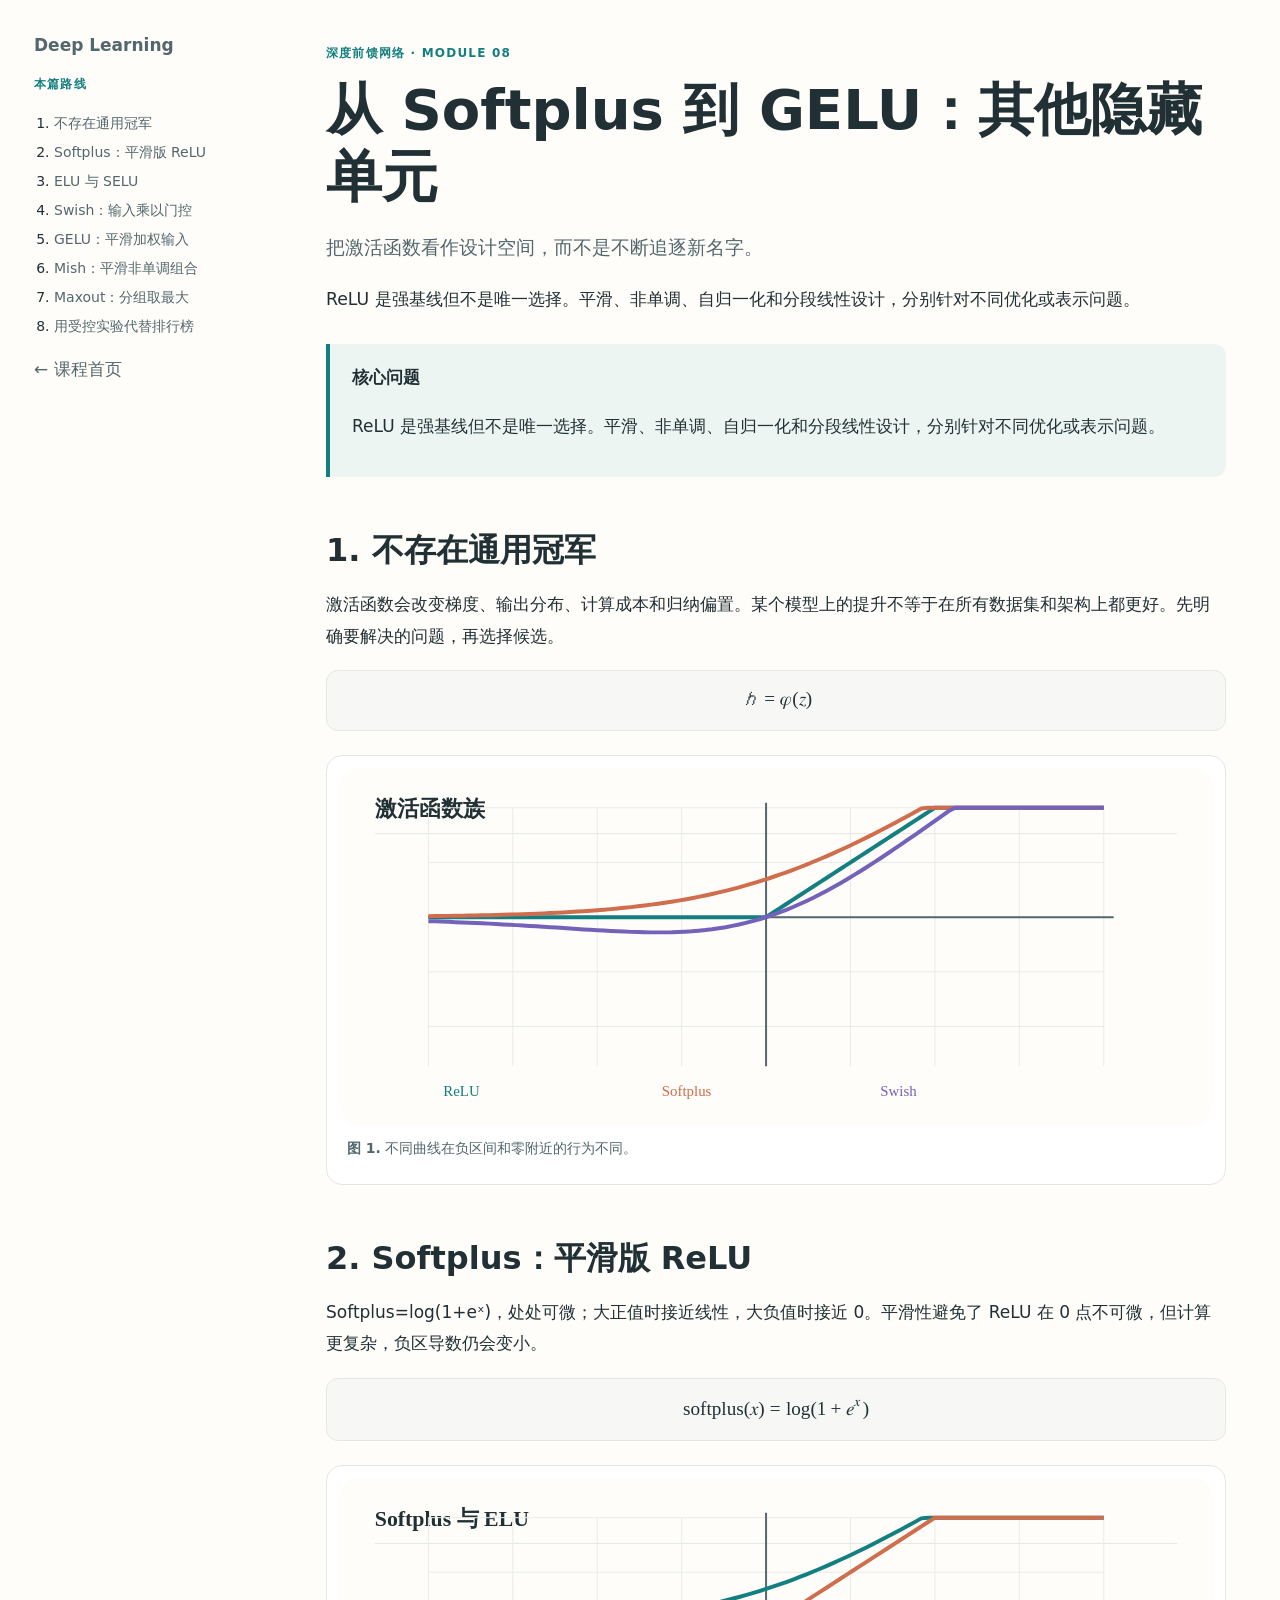
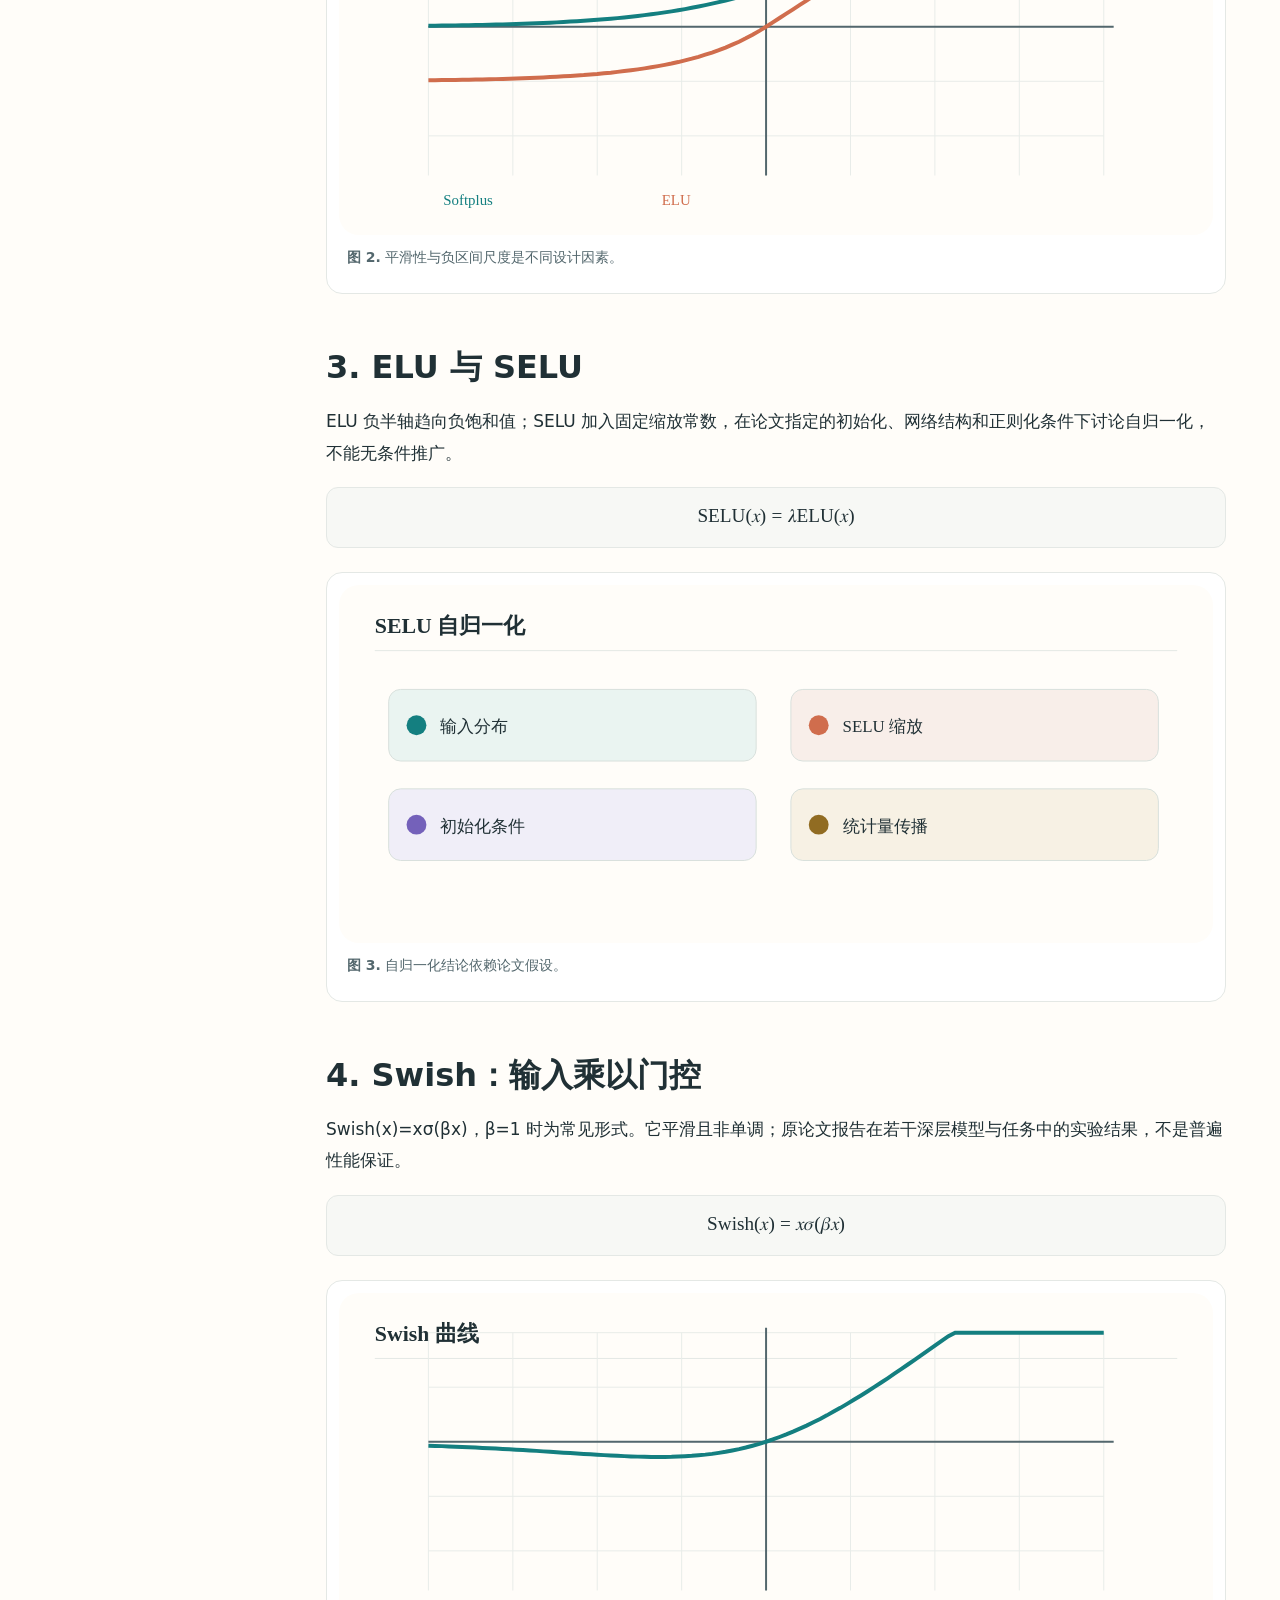
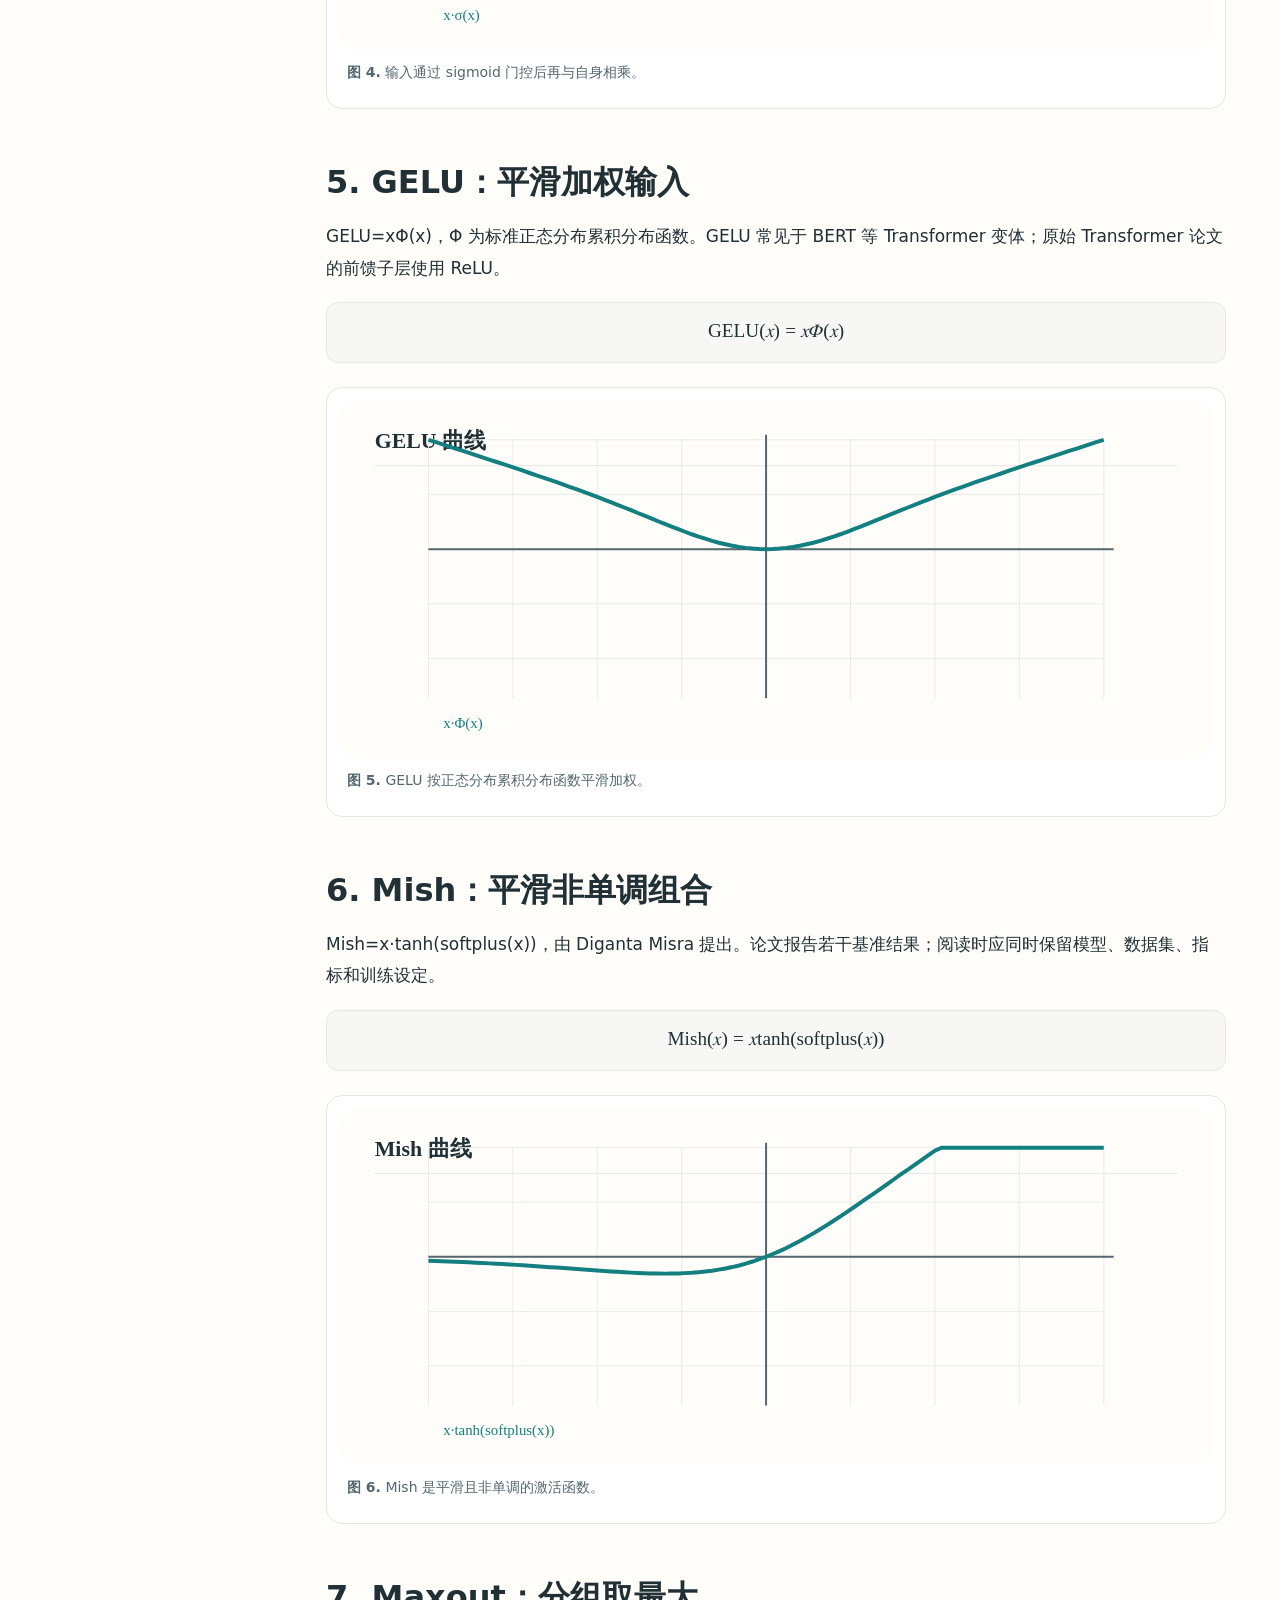
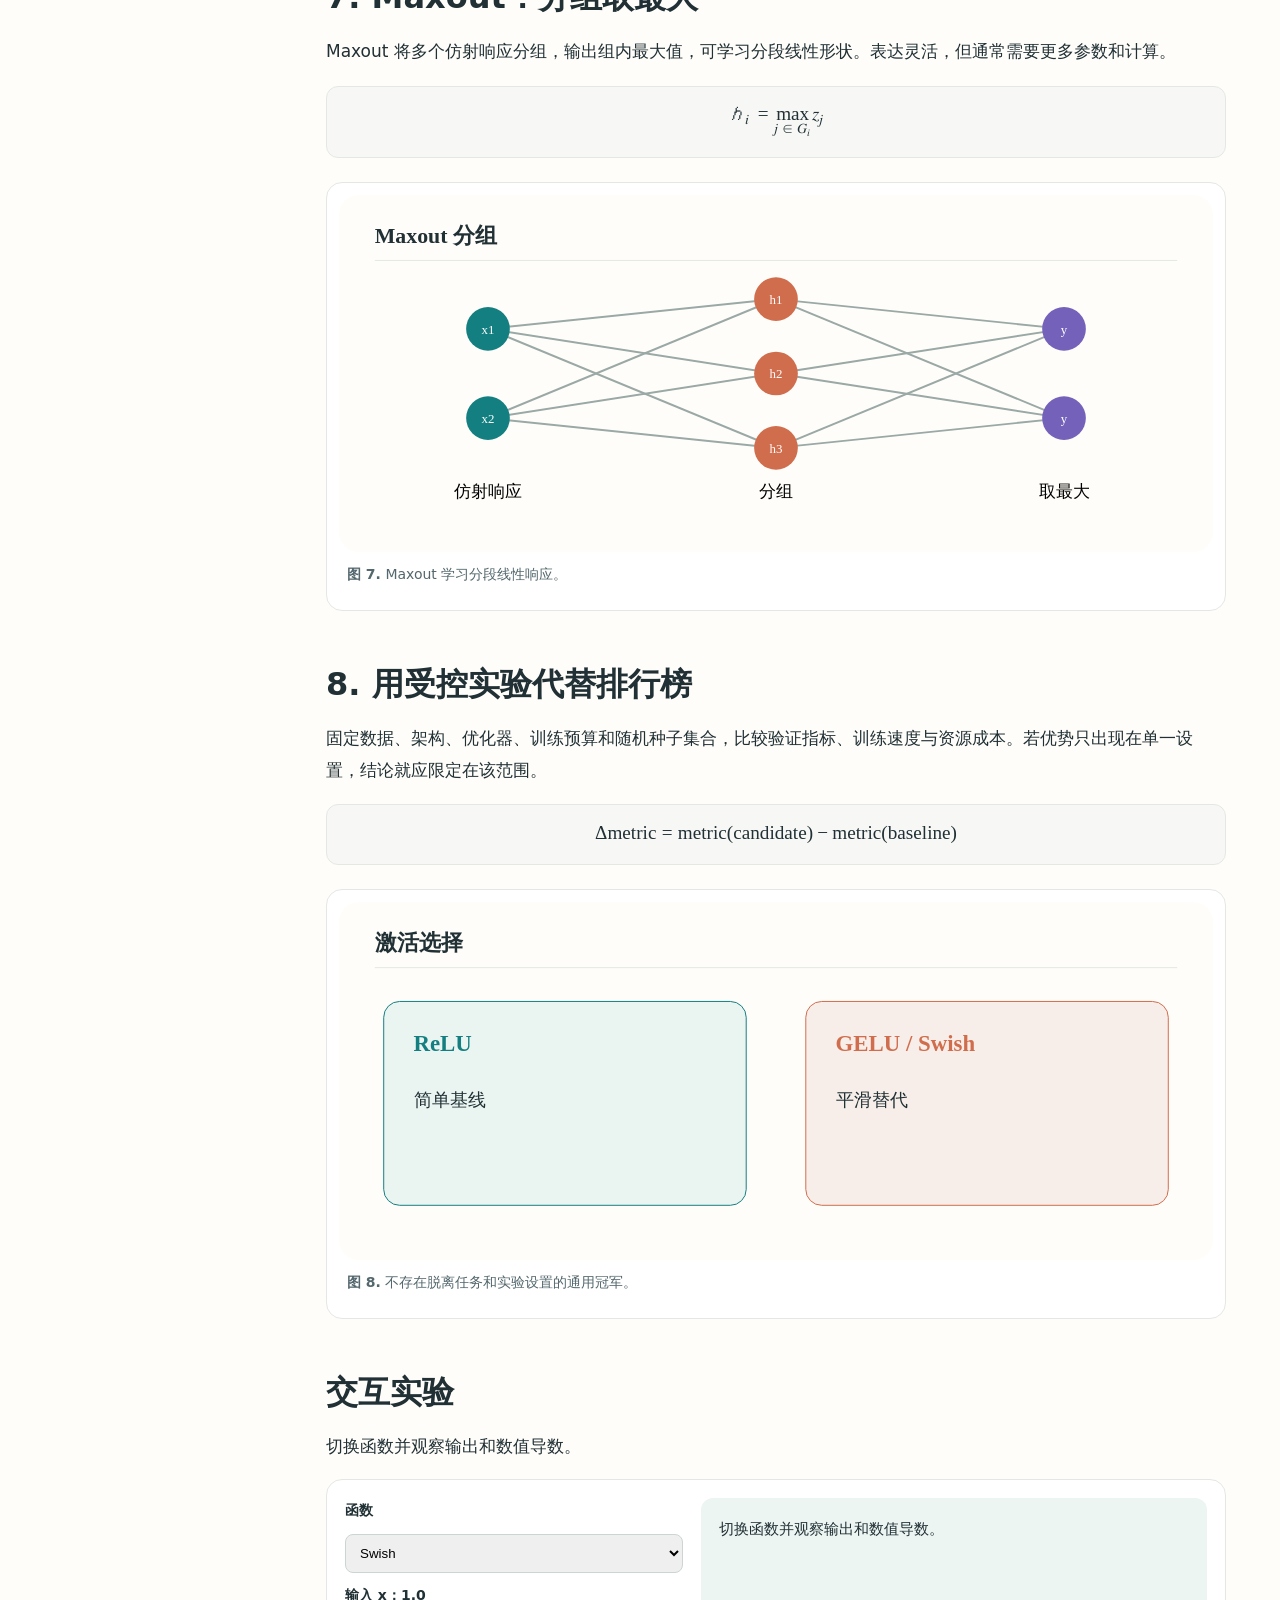
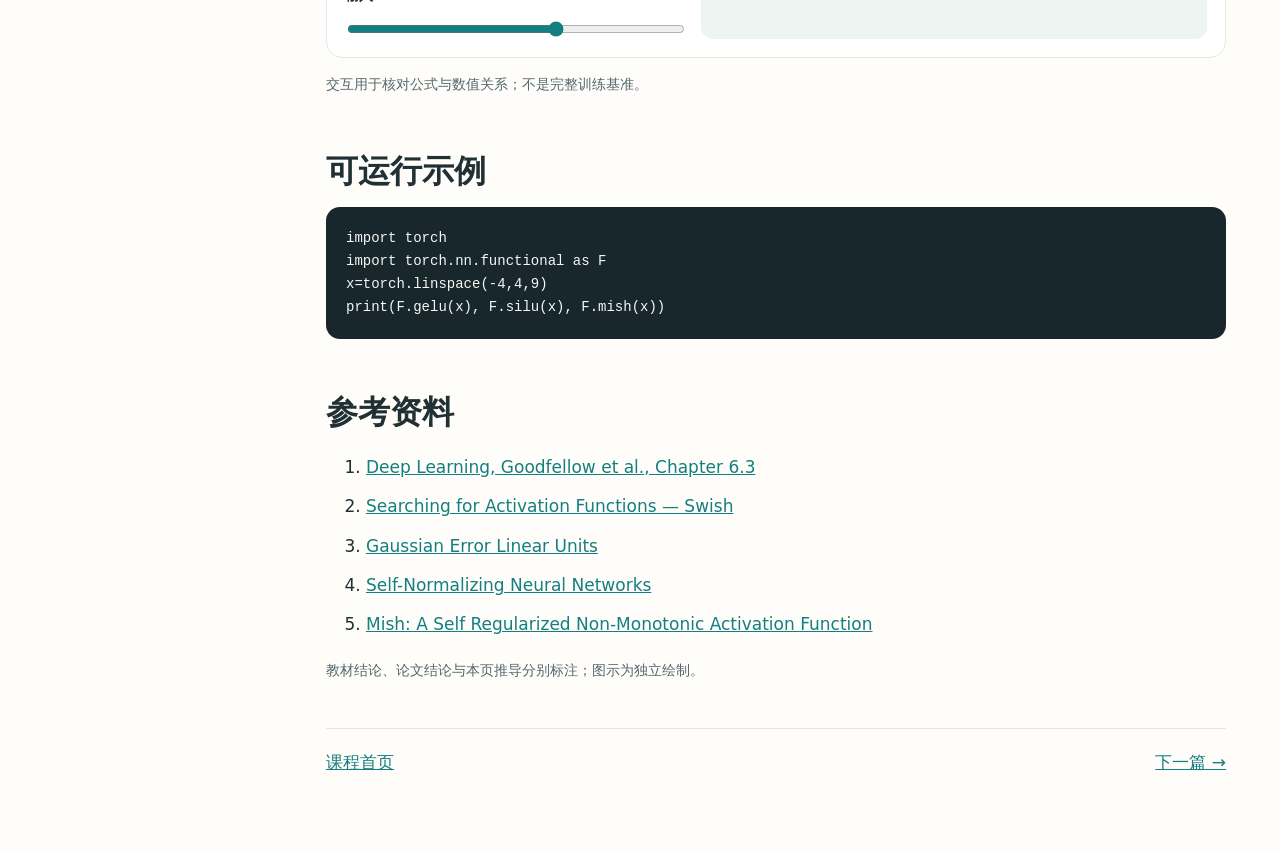
==== site/articles/other-activations/index.html @ 86275162 "Add first eight visual deep-learning lessons and static site" ====
<!doctype html><html lang="zh-CN"><head><meta charset="utf-8"><meta name="viewport" content="width=device-width,initial-scale=1"><meta name="description" content="把激活函数看作设计空间，而不是不断追逐新名字。"><title>从 Softplus 到 GELU：其他隐藏单元｜Deep Learning</title><link rel="stylesheet" href="../../assets/css/site.css"></head><body><div class="layout"><nav class="toc"><a class="brand" href="../../index.html">Deep Learning</a><p class="eyebrow">本篇路线</p><ol><li><a href="#s1">不存在通用冠军</a></li><li><a href="#s2">Softplus：平滑版 ReLU</a></li><li><a href="#s3">ELU 与 SELU</a></li><li><a href="#s4">Swish：输入乘以门控</a></li><li><a href="#s5">GELU：平滑加权输入</a></li><li><a href="#s6">Mish：平滑非单调组合</a></li><li><a href="#s7">Maxout：分组取最大</a></li><li><a href="#s8">用受控实验代替排行榜</a></li></ol><a href="../../index.html">← 课程首页</a></nav><main><article><header><p class="eyebrow">深度前馈网络 · MODULE 08</p><h1>从 Softplus 到 GELU：其他隐藏单元</h1><p class="dek">把激活函数看作设计空间，而不是不断追逐新名字。</p><p class="lead">ReLU 是强基线但不是唯一选择。平滑、非单调、自归一化和分段线性设计，分别针对不同优化或表示问题。</p></header><div class="callout"><strong>核心问题</strong><p>ReLU 是强基线但不是唯一选择。平滑、非单调、自归一化和分段线性设计，分别针对不同优化或表示问题。</p></div><section id="s1"><h2>1. 不存在通用冠军</h2><p>激活函数会改变梯度、输出分布、计算成本和归纳偏置。某个模型上的提升不等于在所有数据集和架构上都更好。先明确要解决的问题，再选择候选。</p><div class="math-equation"><div class="math-scroll" tabindex="0"><math xmlns="http://www.w3.org/1998/Math/MathML" display="block"><mrow><mi>h</mi><mo>=</mo><mi>φ</mi><mo>(</mo><mi>z</mi><mo>)</mo></mrow></math></div></div><figure><img src="../../assets/svg/other-activations/fig-01.svg" alt="不同曲线在负区间和零附近的行为不同。" loading="lazy"><figcaption><strong>图 1.</strong> 不同曲线在负区间和零附近的行为不同。</figcaption></figure></section><section id="s2"><h2>2. Softplus：平滑版 ReLU</h2><p>Softplus=log(1+eˣ)，处处可微；大正值时接近线性，大负值时接近 0。平滑性避免了 ReLU 在 0 点不可微，但计算更复杂，负区导数仍会变小。</p><div class="math-equation"><div class="math-scroll" tabindex="0"><math xmlns="http://www.w3.org/1998/Math/MathML" display="block"><mrow><mi>softplus</mi><mo>(</mo><mi>x</mi><mo>)</mo><mo>=</mo><mi>log</mi><mo>(</mo><mn>1</mn><mo>+</mo><msup><mi>e</mi><mi>x</mi></msup><mo>)</mo></mrow></math></div></div><figure><img src="../../assets/svg/other-activations/fig-02.svg" alt="平滑性与负区间尺度是不同设计因素。" loading="lazy"><figcaption><strong>图 2.</strong> 平滑性与负区间尺度是不同设计因素。</figcaption></figure></section><section id="s3"><h2>3. ELU 与 SELU</h2><p>ELU 负半轴趋向负饱和值；SELU 加入固定缩放常数，在论文指定的初始化、网络结构和正则化条件下讨论自归一化，不能无条件推广。</p><div class="math-equation"><div class="math-scroll" tabindex="0"><math xmlns="http://www.w3.org/1998/Math/MathML" display="block"><mrow><mi>SELU</mi><mo>(</mo><mi>x</mi><mo>)</mo><mo>=</mo><mi>λ</mi><mi>ELU</mi><mo>(</mo><mi>x</mi><mo>)</mo></mrow></math></div></div><figure><img src="../../assets/svg/other-activations/fig-03.svg" alt="自归一化结论依赖论文假设。" loading="lazy"><figcaption><strong>图 3.</strong> 自归一化结论依赖论文假设。</figcaption></figure></section><section id="s4"><h2>4. Swish：输入乘以门控</h2><p>Swish(x)=xσ(βx)，β=1 时为常见形式。它平滑且非单调；原论文报告在若干深层模型与任务中的实验结果，不是普遍性能保证。</p><div class="math-equation"><div class="math-scroll" tabindex="0"><math xmlns="http://www.w3.org/1998/Math/MathML" display="block"><mrow><mi>Swish</mi><mo>(</mo><mi>x</mi><mo>)</mo><mo>=</mo><mi>x</mi><mi>σ</mi><mo>(</mo><mi>β</mi><mi>x</mi><mo>)</mo></mrow></math></div></div><figure><img src="../../assets/svg/other-activations/fig-04.svg" alt="输入通过 sigmoid 门控后再与自身相乘。" loading="lazy"><figcaption><strong>图 4.</strong> 输入通过 sigmoid 门控后再与自身相乘。</figcaption></figure></section><section id="s5"><h2>5. GELU：平滑加权输入</h2><p>GELU=xΦ(x)，Φ 为标准正态分布累积分布函数。GELU 常见于 BERT 等 Transformer 变体；原始 Transformer 论文的前馈子层使用 ReLU。</p><div class="math-equation"><div class="math-scroll" tabindex="0"><math xmlns="http://www.w3.org/1998/Math/MathML" display="block"><mrow><mi>GELU</mi><mo>(</mo><mi>x</mi><mo>)</mo><mo>=</mo><mi>x</mi><mi>Φ</mi><mo>(</mo><mi>x</mi><mo>)</mo></mrow></math></div></div><figure><img src="../../assets/svg/other-activations/fig-05.svg" alt="GELU 按正态分布累积分布函数平滑加权。" loading="lazy"><figcaption><strong>图 5.</strong> GELU 按正态分布累积分布函数平滑加权。</figcaption></figure></section><section id="s6"><h2>6. Mish：平滑非单调组合</h2><p>Mish=x·tanh(softplus(x))，由 Diganta Misra 提出。论文报告若干基准结果；阅读时应同时保留模型、数据集、指标和训练设定。</p><div class="math-equation"><div class="math-scroll" tabindex="0"><math xmlns="http://www.w3.org/1998/Math/MathML" display="block"><mrow><mi>Mish</mi><mo>(</mo><mi>x</mi><mo>)</mo><mo>=</mo><mi>x</mi><mi>tanh</mi><mo>(</mo><mi>softplus</mi><mo>(</mo><mi>x</mi><mo>)</mo><mo>)</mo></mrow></math></div></div><figure><img src="../../assets/svg/other-activations/fig-06.svg" alt="Mish 是平滑且非单调的激活函数。" loading="lazy"><figcaption><strong>图 6.</strong> Mish 是平滑且非单调的激活函数。</figcaption></figure></section><section id="s7"><h2>7. Maxout：分组取最大</h2><p>Maxout 将多个仿射响应分组，输出组内最大值，可学习分段线性形状。表达灵活，但通常需要更多参数和计算。</p><div class="math-equation"><div class="math-scroll" tabindex="0"><math xmlns="http://www.w3.org/1998/Math/MathML" display="block"><mrow><msub><mi>h</mi><mi>i</mi></msub><mo>=</mo><munder><mi>max</mi><mrow><mi>j</mi><mo>∈</mo><msub><mi>G</mi><mi>i</mi></msub></mrow></munder><msub><mi>z</mi><mi>j</mi></msub></mrow></math></div></div><figure><img src="../../assets/svg/other-activations/fig-07.svg" alt="Maxout 学习分段线性响应。" loading="lazy"><figcaption><strong>图 7.</strong> Maxout 学习分段线性响应。</figcaption></figure></section><section id="s8"><h2>8. 用受控实验代替排行榜</h2><p>固定数据、架构、优化器、训练预算和随机种子集合，比较验证指标、训练速度与资源成本。若优势只出现在单一设置，结论就应限定在该范围。</p><div class="math-equation"><div class="math-scroll" tabindex="0"><math xmlns="http://www.w3.org/1998/Math/MathML" display="block"><mrow><mi>Δmetric</mi><mo>=</mo><mi>metric</mi><mo>(</mo><mi>candidate</mi><mo>)</mo><mo>−</mo><mi>metric</mi><mo>(</mo><mi>baseline</mi><mo>)</mo></mrow></math></div></div><figure><img src="../../assets/svg/other-activations/fig-08.svg" alt="不存在脱离任务和实验设置的通用冠军。" loading="lazy"><figcaption><strong>图 8.</strong> 不存在脱离任务和实验设置的通用冠军。</figcaption></figure></section><section id="demo"><h2>交互实验</h2><p>切换函数并观察输出和数值导数。</p><div class="demo" data-demo="other"><div class="demo-controls"><label for="other-act">函数</label><select id="other-act" data-demo-input><option value="swish">Swish</option><option value="gelu">GELU</option><option value="selu">SELU</option><option value="mish">Mish</option><option value="softplus">Softplus</option></select><label for="other-x">输入 x：<output id="other-v">1.0</output></label><input id="other-x" data-demo-extra type="range" min="-4" max="4" step="0.1" value="1"></div><div class="demo-output" data-demo-output aria-live="polite">切换函数并观察输出和数值导数。</div></div><p class="note">交互用于核对公式与数值关系；不是完整训练基准。</p></section><section id="code"><h2>可运行示例</h2><pre><code>import torch
import torch.nn.functional as F
x=torch.linspace(-4,4,9)
print(F.gelu(x), F.silu(x), F.mish(x))</code></pre></section><section id="references"><h2>参考资料</h2><ol class="references"><li><a href="https://www.deeplearningbook.org/contents/mlp.html" target="_blank" rel="noopener noreferrer">Deep Learning, Goodfellow et al., Chapter 6.3</a></li><li><a href="https://arxiv.org/abs/1710.05941" target="_blank" rel="noopener noreferrer">Searching for Activation Functions — Swish</a></li><li><a href="https://arxiv.org/abs/1606.08415" target="_blank" rel="noopener noreferrer">Gaussian Error Linear Units</a></li><li><a href="https://arxiv.org/abs/1706.02515" target="_blank" rel="noopener noreferrer">Self-Normalizing Neural Networks</a></li><li><a href="https://arxiv.org/abs/1908.08681" target="_blank" rel="noopener noreferrer">Mish: A Self Regularized Non-Monotonic Activation Function</a></li></ol><p class="note">教材结论、论文结论与本页推导分别标注；图示为独立绘制。</p></section><nav class="article-nav"><a href="../../index.html">课程首页</a><a href="../xor/index.html">下一篇 →</a></nav></article></main></div><script src="../../assets/js/site.js" defer></script></body></html>
---- site/assets/css/site.css ----
:root{--paper:#fffdf9;--ink:#203035;--subtle:#53676d;--accent:#147f80;--line:#e4e8e5;--surface:#fff}*{box-sizing:border-box}body{margin:0;background:var(--paper);color:var(--ink);font:17px/1.85 system-ui,-apple-system,"PingFang SC","Microsoft YaHei",sans-serif}a{color:var(--accent)}.layout{max-width:1440px;margin:auto;display:grid;grid-template-columns:230px minmax(0,1fr);gap:42px;padding:30px 34px}.toc{position:sticky;top:24px;align-self:start;max-height:calc(100vh - 48px);overflow:auto}.brand{font-weight:750;text-decoration:none;color:var(--ink)}.toc ol{padding-left:20px}.toc li{font-size:14px;line-height:1.5;margin:8px 0}.toc a{text-decoration:none;color:var(--subtle)}main{min-width:0}article{max-width:900px;margin:auto}.eyebrow{font-size:12px;letter-spacing:.1em;color:var(--accent);font-weight:750}h1{font-size:clamp(2rem,5vw,3.5rem);line-height:1.2;margin:10px 0 16px}h2{font-size:clamp(1.4rem,3vw,2rem);line-height:1.35;margin:52px 0 14px}.dek{font-size:1.2rem;color:var(--subtle)}.lead{font-size:1.08rem}.callout{margin:28px 0;padding:18px 22px;border-left:4px solid var(--accent);background:#edf5f2;border-radius:0 12px 12px 0}figure{margin:24px 0 36px;padding:12px;background:white;border:1px solid var(--line);border-radius:16px}figure img{width:100%;height:auto;display:block}figcaption,.note{font-size:14px;color:var(--subtle)}figcaption{padding:10px 8px}.math-equation{margin:18px 0;padding:12px 16px;background:#f7f8f5;border:1px solid var(--line);border-radius:12px;max-width:100%}.math-scroll{overflow-x:auto;padding:8px 4px}.math-scroll math{width:max-content;min-width:100%;font-size:1.2rem}pre{overflow:auto;padding:20px;background:#18272c;color:#f4f7f4;border-radius:14px;font:14px/1.65 ui-monospace,Consolas,monospace}.demo{display:grid;grid-template-columns:.8fr 1.2fr;gap:18px;padding:18px;border:1px solid var(--line);border-radius:16px;background:white}.demo-controls{display:grid;gap:10px;align-content:start}.demo-controls label{font-size:14px;font-weight:650}.demo-controls input,.demo-controls select{width:100%;accent-color:var(--accent)}.demo-controls select{padding:10px;border:1px solid #cbd5d1;border-radius:8px}.demo-output{padding:18px;background:#edf5f2;border-radius:12px;white-space:pre-line;font-size:15px}.references li{margin:8px 0}.article-nav{display:flex;justify-content:space-between;margin:44px 0;padding-top:18px;border-top:1px solid var(--line)}.home{max-width:1180px;margin:auto;padding:48px 34px}.home-hero{padding:42px 0;border-bottom:1px solid var(--line)}.home-hero h1{max-width:820px}.home-hero p{max-width:780px;color:var(--subtle);font-size:1.15rem}.path-grid{display:grid;grid-template-columns:repeat(2,minmax(0,1fr));gap:18px}.path-card{display:block;padding:22px;border:1px solid var(--line);border-radius:16px;background:white;text-decoration:none;color:var(--ink)}.path-card:hover{border-color:var(--accent)}.path-card h2{font-size:1.2rem;margin:8px 0}.path-card p{font-size:15px;color:var(--subtle);margin:0}.num{font-size:12px;color:var(--accent);font-weight:750}.home-footer{margin-top:44px;padding-top:20px;border-top:1px solid var(--line);font-size:14px;color:var(--subtle)}@media(max-width:900px){.layout{display:block;padding:18px 24px}.toc{position:static;max-height:none;border-bottom:1px solid var(--line);padding-bottom:14px}.toc ol{display:flex;gap:14px;overflow:auto;white-space:nowrap;list-style:none;padding:0}.toc li{flex:none}.path-grid{grid-template-columns:1fr}}@media(max-width:480px){body{font-size:16px}.layout,.home{padding:14px 16px 44px}.demo{grid-template-columns:1fr;padding:14px}figure{padding:8px}.math-scroll math{font-size:1.05rem}}@media(prefers-reduced-motion:reduce){html{scroll-behavior:auto}}@media print{.toc,.demo-controls,.article-nav{display:none}.layout{display:block}figure{break-inside:avoid;box-shadow:none}}
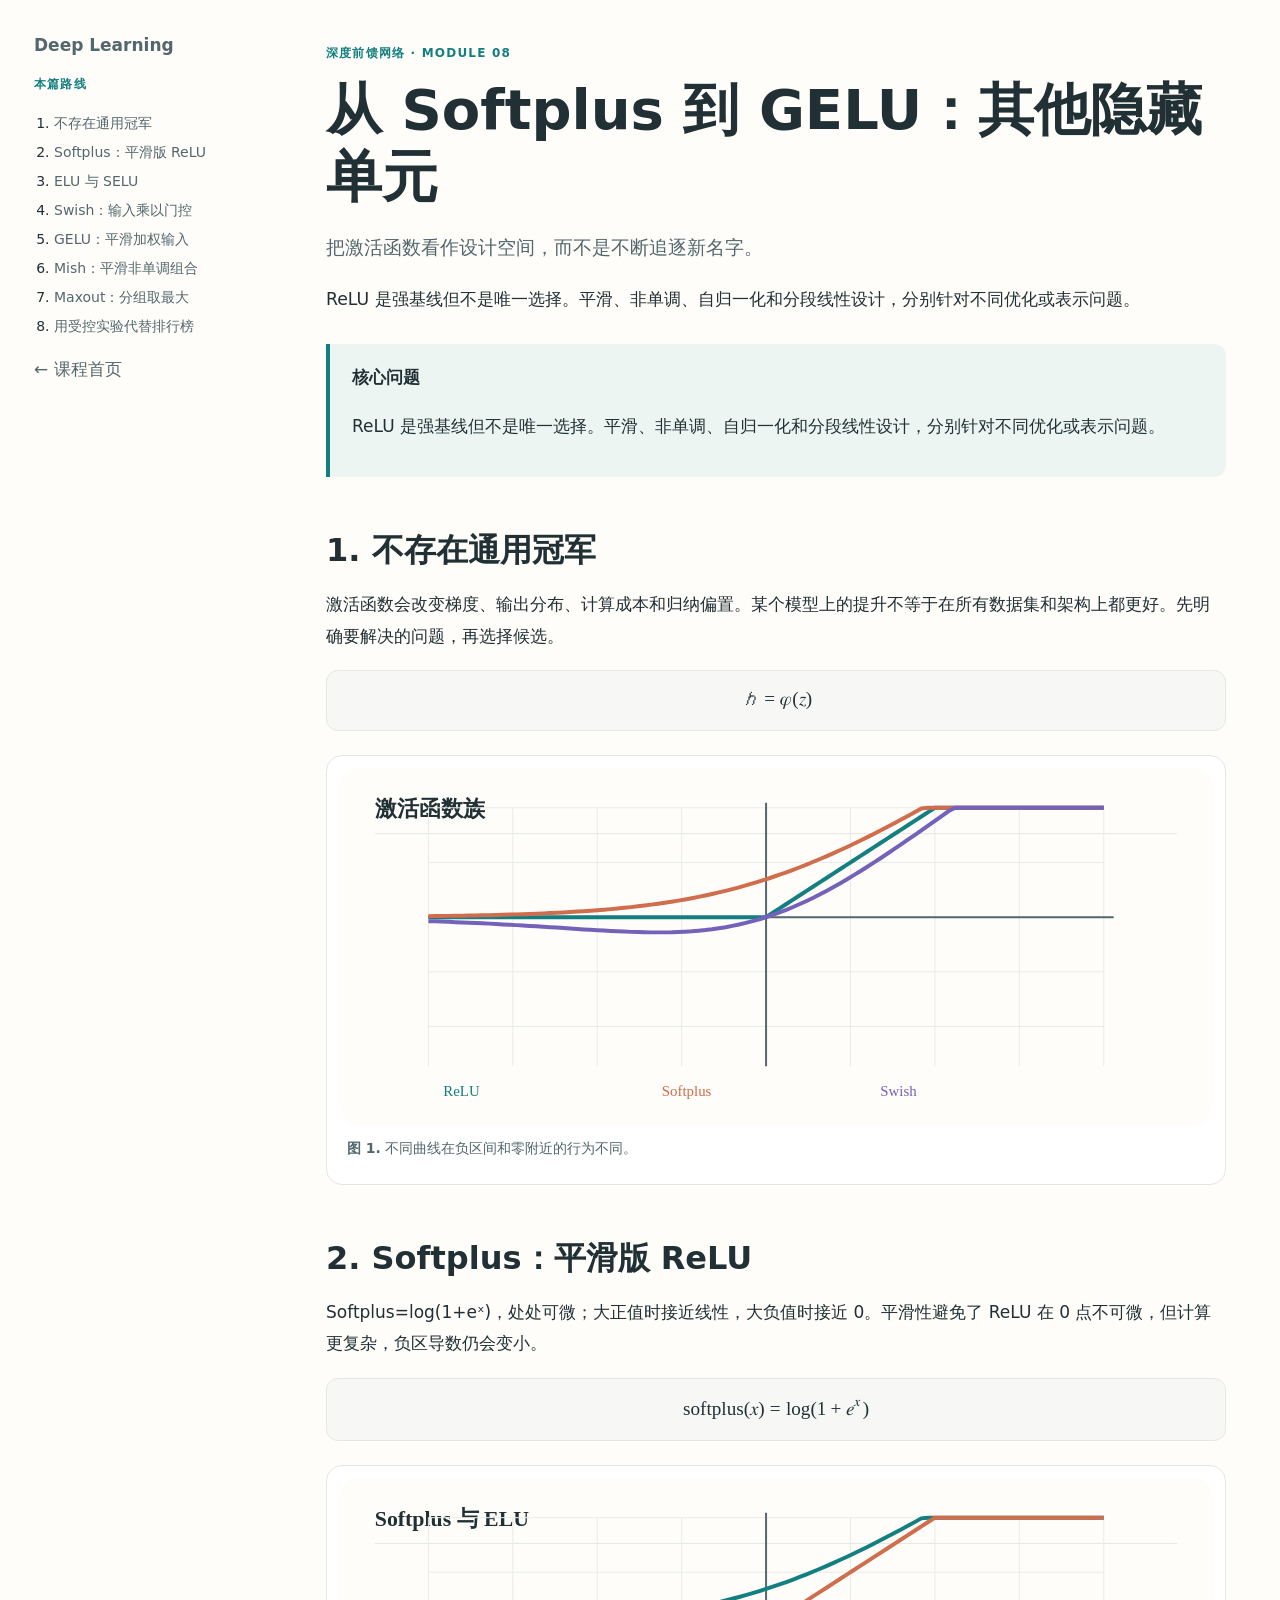
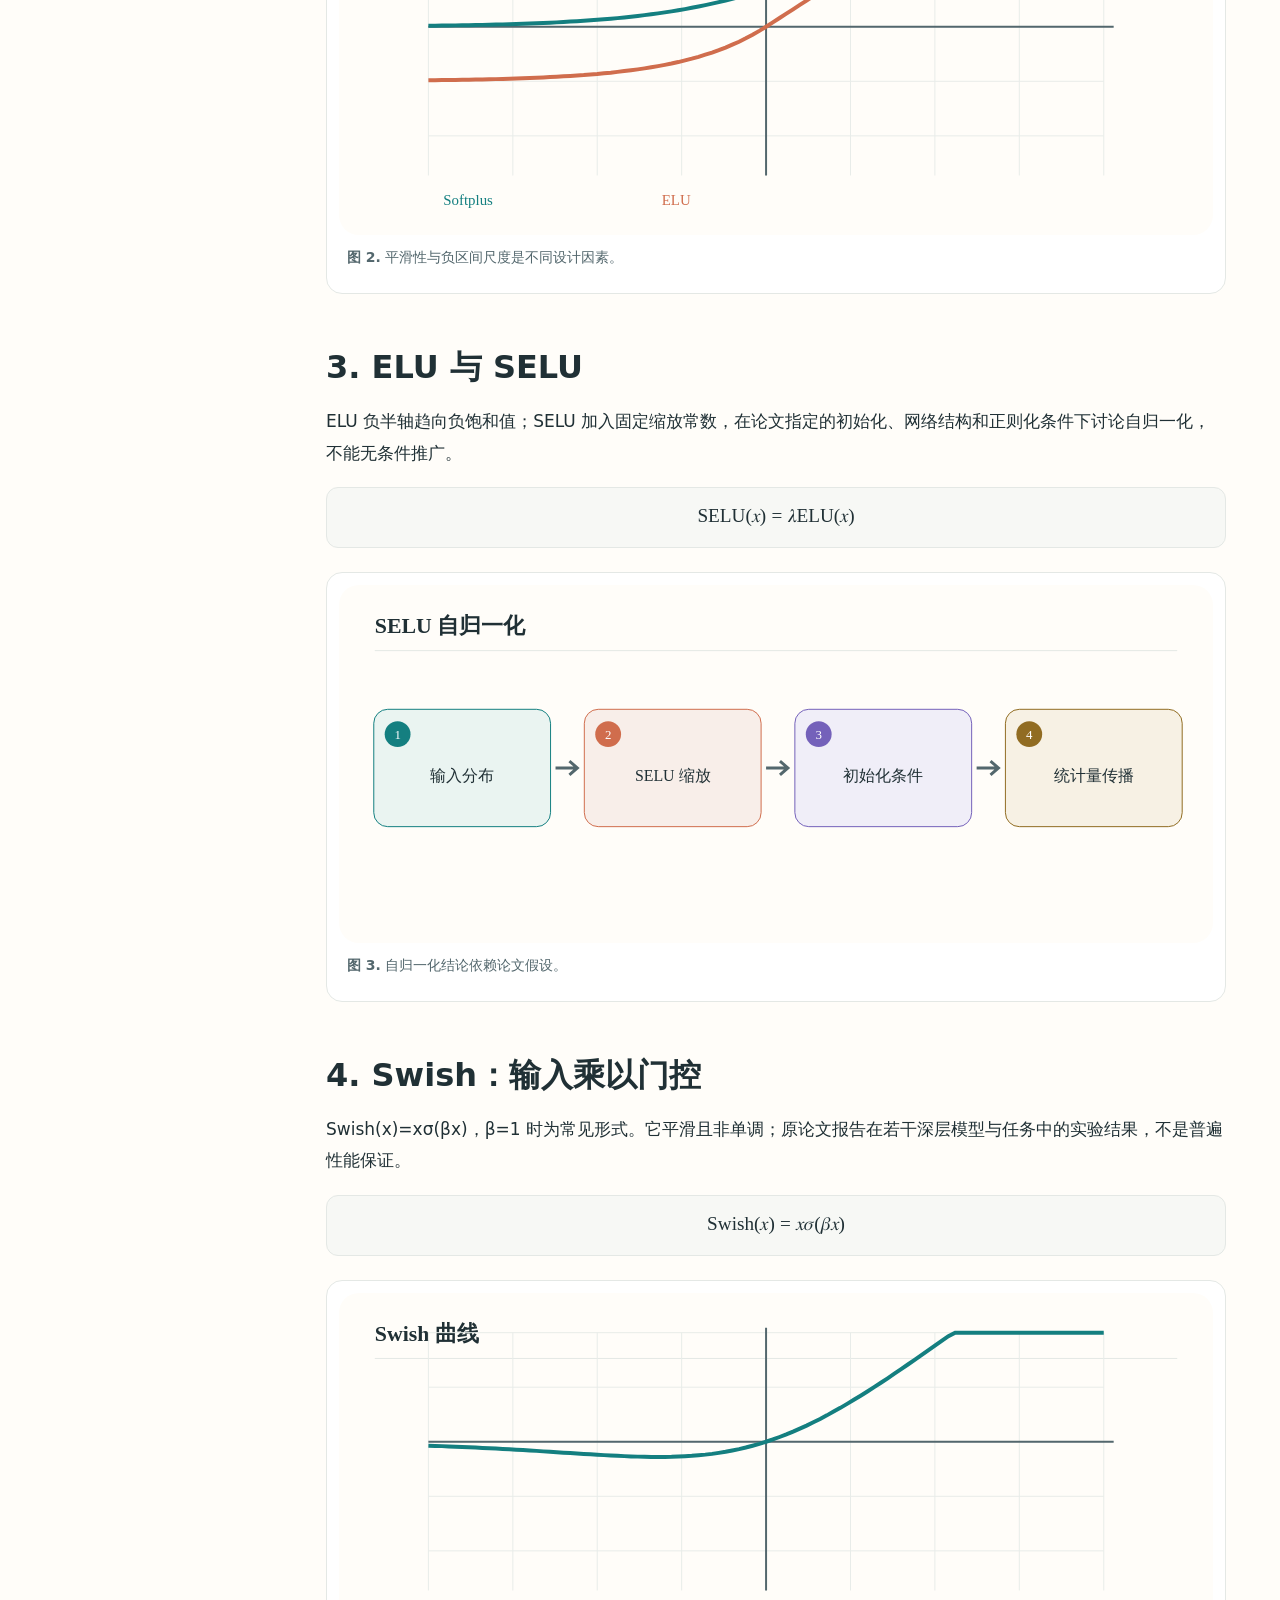
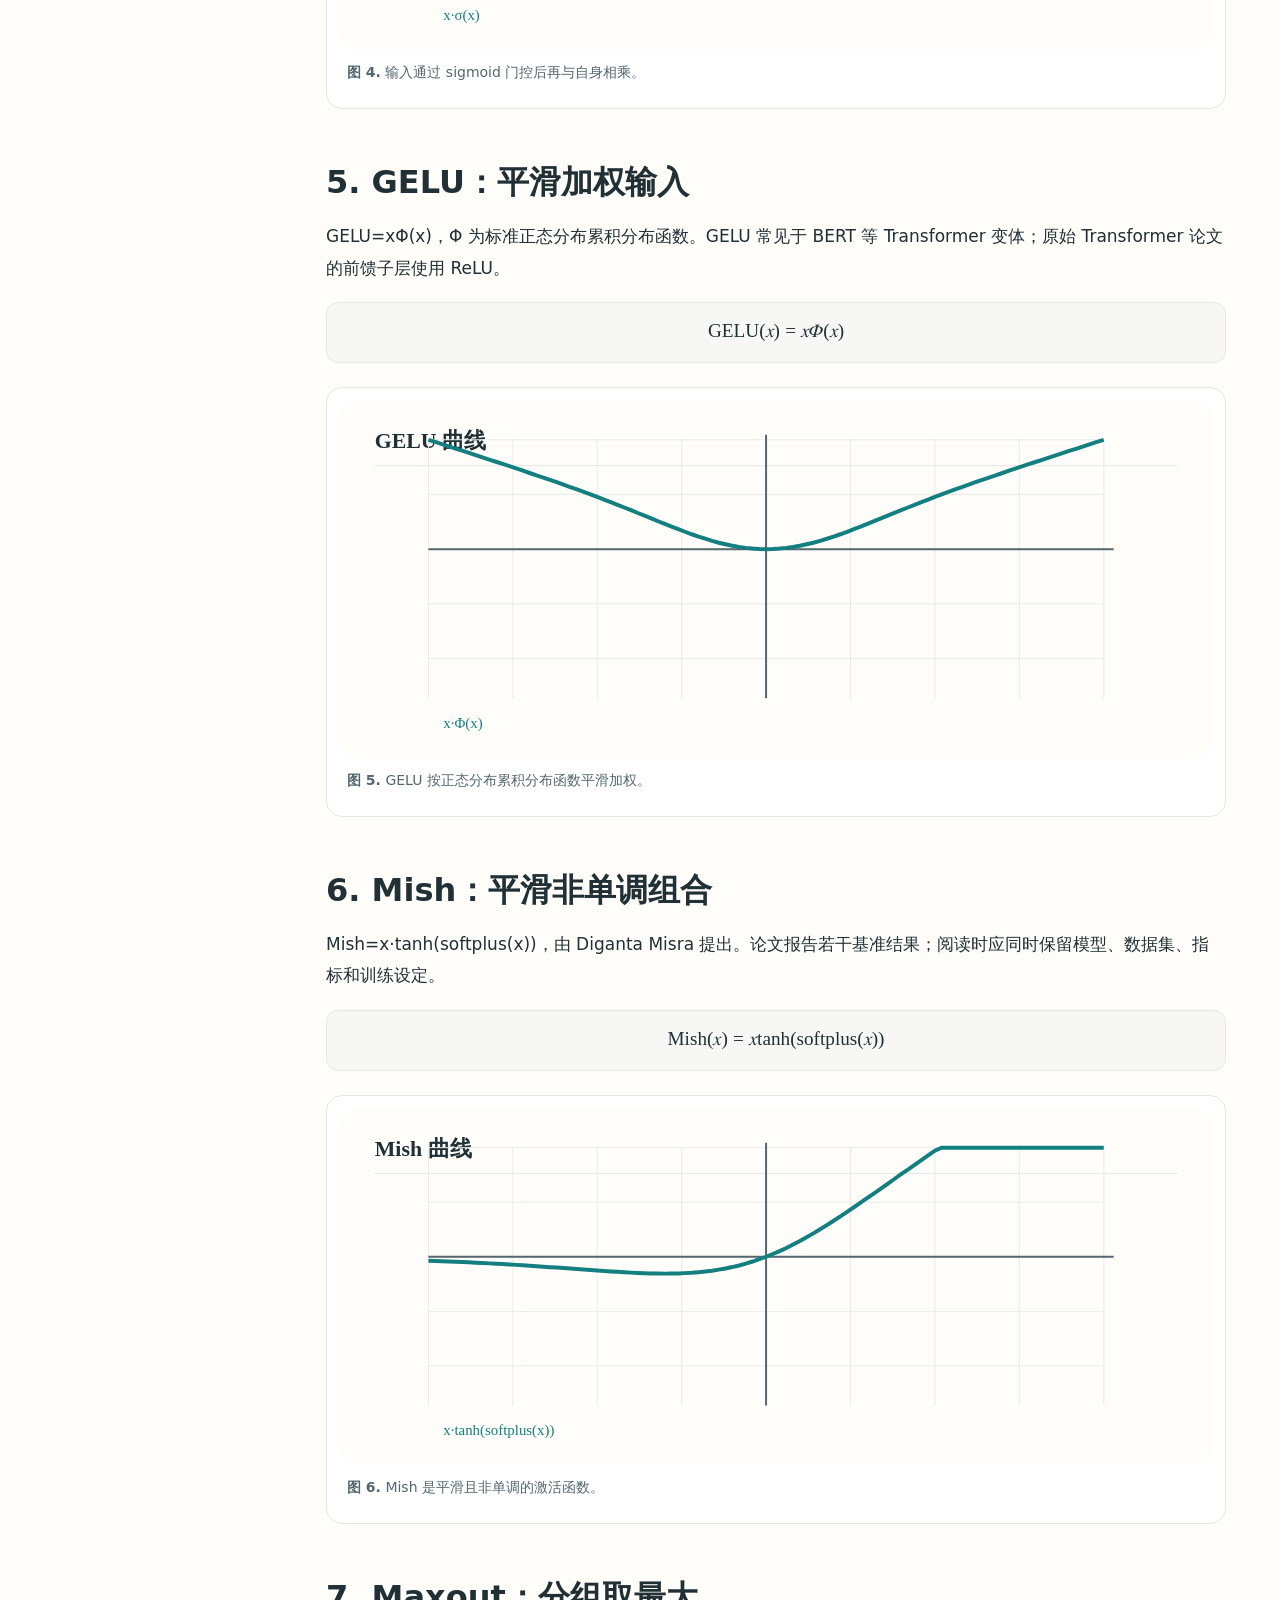
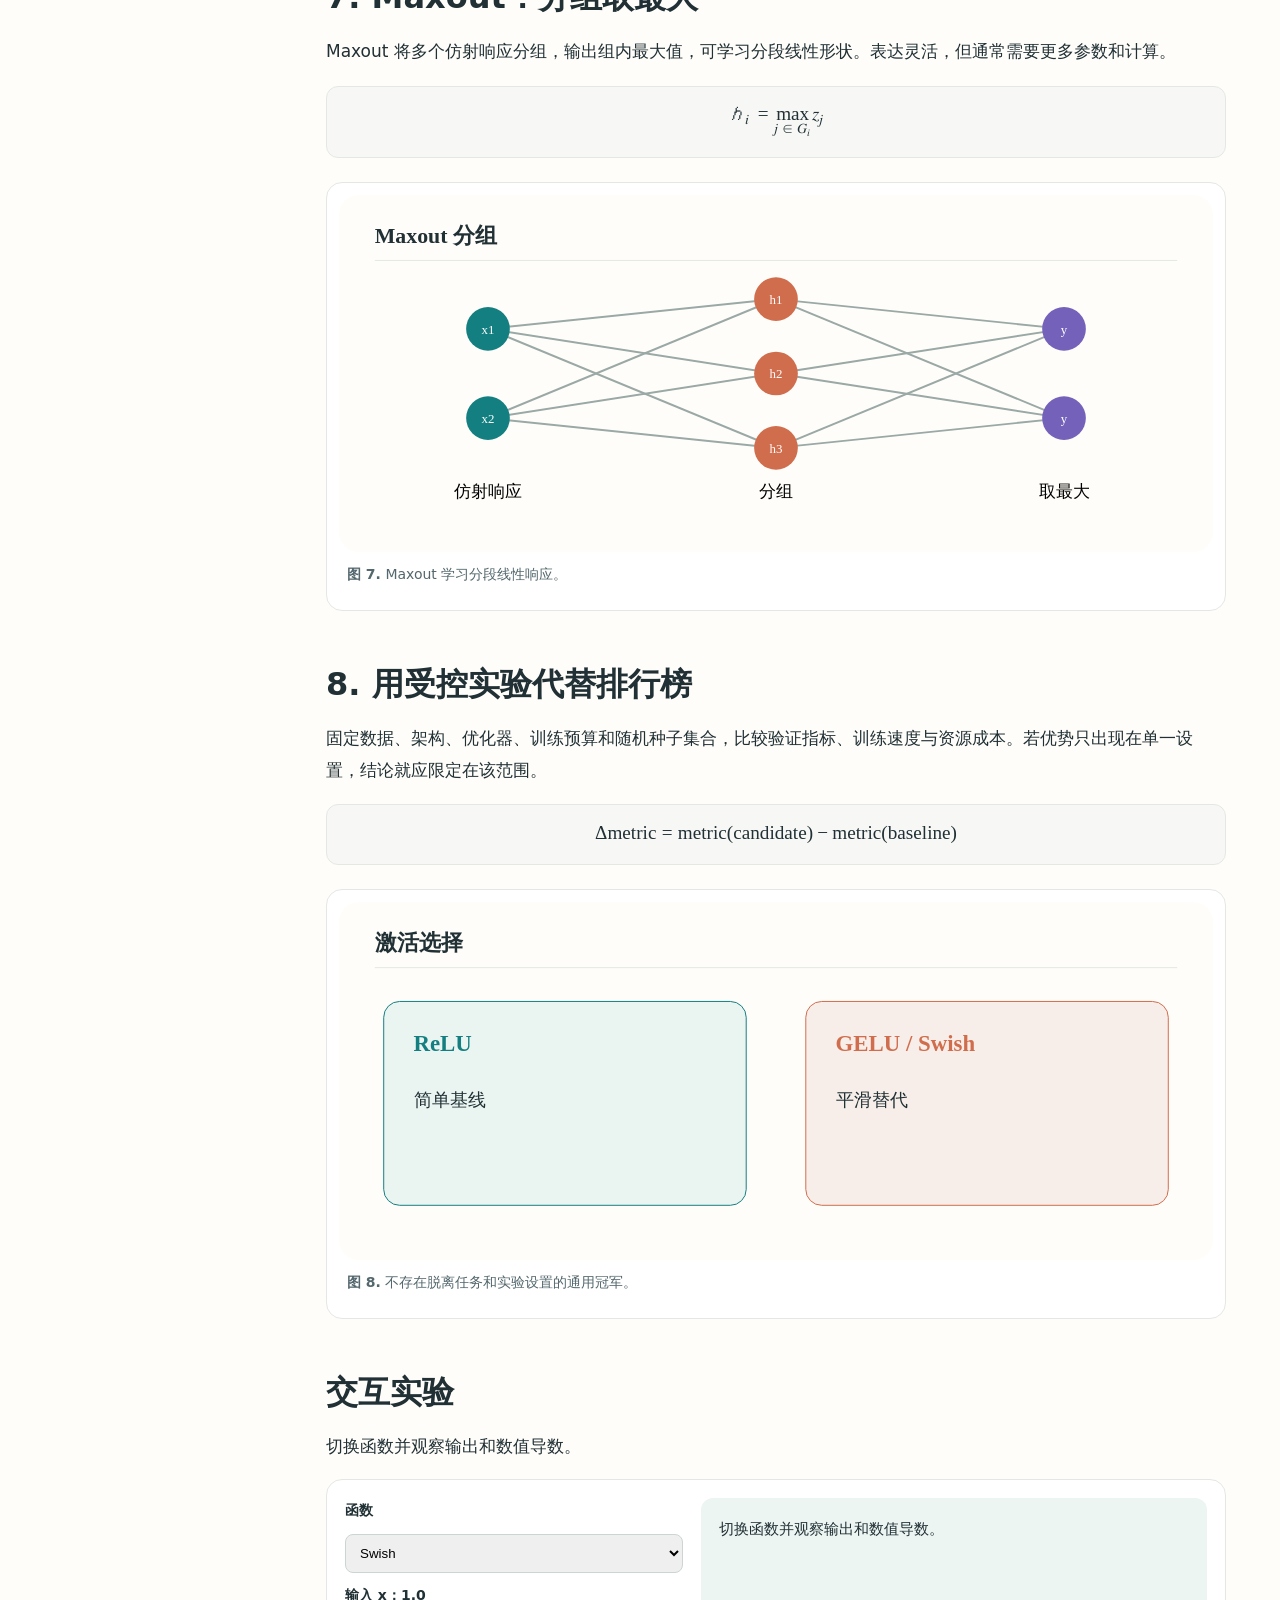
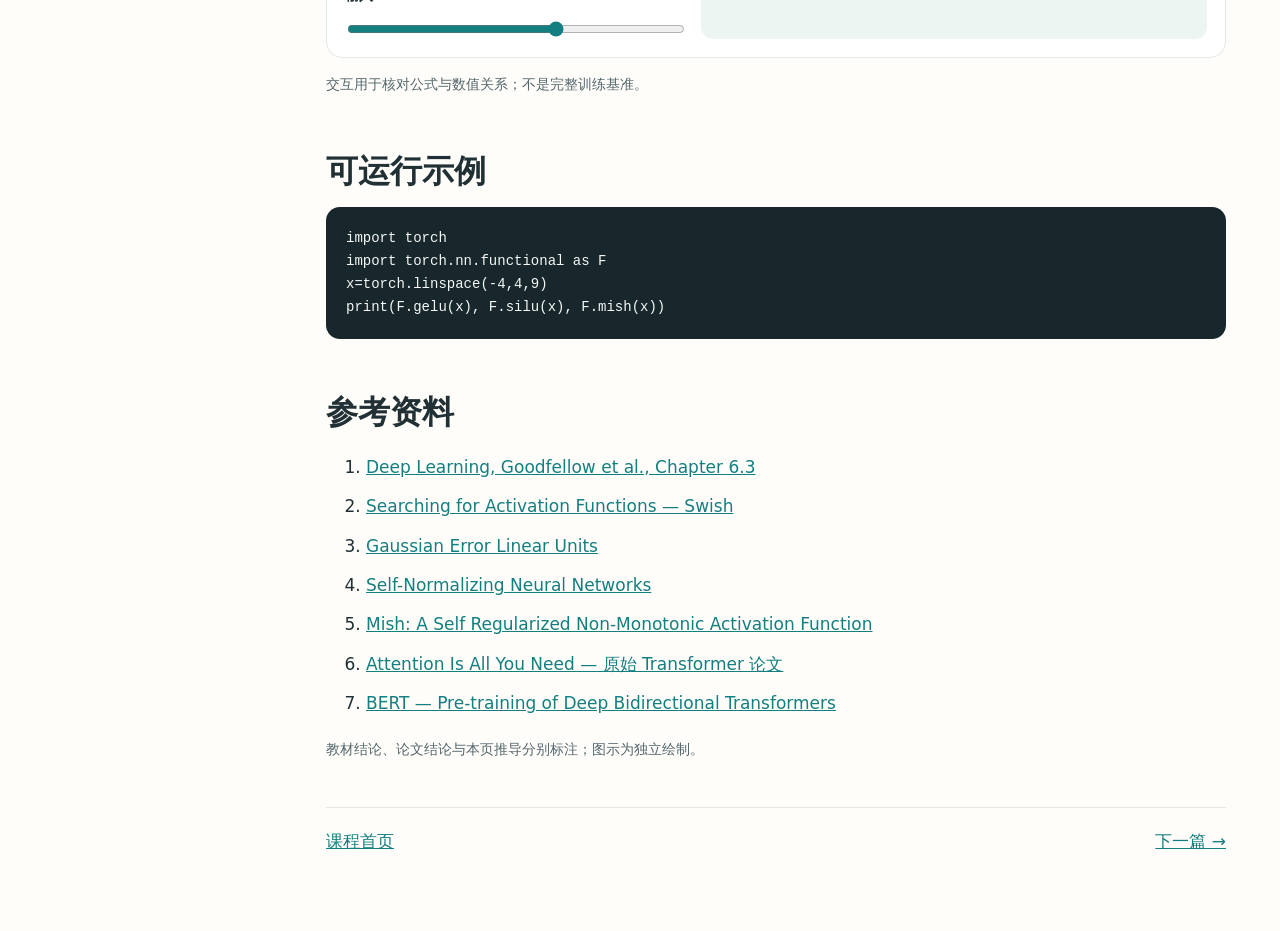
==== commit fe48f27a: "Refine visual diagrams and correct evidence sources" ====
--- a/site/articles/other-activations/index.html
+++ b/site/articles/other-activations/index.html
@@ -1,4 +1,4 @@
 <!doctype html><html lang="zh-CN"><head><meta charset="utf-8"><meta name="viewport" content="width=device-width,initial-scale=1"><meta name="description" content="把激活函数看作设计空间，而不是不断追逐新名字。"><title>从 Softplus 到 GELU：其他隐藏单元｜Deep Learning</title><link rel="stylesheet" href="../../assets/css/site.css"></head><body><div class="layout"><nav class="toc"><a class="brand" href="../../index.html">Deep Learning</a><p class="eyebrow">本篇路线</p><ol><li><a href="#s1">不存在通用冠军</a></li><li><a href="#s2">Softplus：平滑版 ReLU</a></li><li><a href="#s3">ELU 与 SELU</a></li><li><a href="#s4">Swish：输入乘以门控</a></li><li><a href="#s5">GELU：平滑加权输入</a></li><li><a href="#s6">Mish：平滑非单调组合</a></li><li><a href="#s7">Maxout：分组取最大</a></li><li><a href="#s8">用受控实验代替排行榜</a></li></ol><a href="../../index.html">← 课程首页</a></nav><main><article><header><p class="eyebrow">深度前馈网络 · MODULE 08</p><h1>从 Softplus 到 GELU：其他隐藏单元</h1><p class="dek">把激活函数看作设计空间，而不是不断追逐新名字。</p><p class="lead">ReLU 是强基线但不是唯一选择。平滑、非单调、自归一化和分段线性设计，分别针对不同优化或表示问题。</p></header><div class="callout"><strong>核心问题</strong><p>ReLU 是强基线但不是唯一选择。平滑、非单调、自归一化和分段线性设计，分别针对不同优化或表示问题。</p></div><section id="s1"><h2>1. 不存在通用冠军</h2><p>激活函数会改变梯度、输出分布、计算成本和归纳偏置。某个模型上的提升不等于在所有数据集和架构上都更好。先明确要解决的问题，再选择候选。</p><div class="math-equation"><div class="math-scroll" tabindex="0"><math xmlns="http://www.w3.org/1998/Math/MathML" display="block"><mrow><mi>h</mi><mo>=</mo><mi>φ</mi><mo>(</mo><mi>z</mi><mo>)</mo></mrow></math></div></div><figure><img src="../../assets/svg/other-activations/fig-01.svg" alt="不同曲线在负区间和零附近的行为不同。" loading="lazy"><figcaption><strong>图 1.</strong> 不同曲线在负区间和零附近的行为不同。</figcaption></figure></section><section id="s2"><h2>2. Softplus：平滑版 ReLU</h2><p>Softplus=log(1+eˣ)，处处可微；大正值时接近线性，大负值时接近 0。平滑性避免了 ReLU 在 0 点不可微，但计算更复杂，负区导数仍会变小。</p><div class="math-equation"><div class="math-scroll" tabindex="0"><math xmlns="http://www.w3.org/1998/Math/MathML" display="block"><mrow><mi>softplus</mi><mo>(</mo><mi>x</mi><mo>)</mo><mo>=</mo><mi>log</mi><mo>(</mo><mn>1</mn><mo>+</mo><msup><mi>e</mi><mi>x</mi></msup><mo>)</mo></mrow></math></div></div><figure><img src="../../assets/svg/other-activations/fig-02.svg" alt="平滑性与负区间尺度是不同设计因素。" loading="lazy"><figcaption><strong>图 2.</strong> 平滑性与负区间尺度是不同设计因素。</figcaption></figure></section><section id="s3"><h2>3. ELU 与 SELU</h2><p>ELU 负半轴趋向负饱和值；SELU 加入固定缩放常数，在论文指定的初始化、网络结构和正则化条件下讨论自归一化，不能无条件推广。</p><div class="math-equation"><div class="math-scroll" tabindex="0"><math xmlns="http://www.w3.org/1998/Math/MathML" display="block"><mrow><mi>SELU</mi><mo>(</mo><mi>x</mi><mo>)</mo><mo>=</mo><mi>λ</mi><mi>ELU</mi><mo>(</mo><mi>x</mi><mo>)</mo></mrow></math></div></div><figure><img src="../../assets/svg/other-activations/fig-03.svg" alt="自归一化结论依赖论文假设。" loading="lazy"><figcaption><strong>图 3.</strong> 自归一化结论依赖论文假设。</figcaption></figure></section><section id="s4"><h2>4. Swish：输入乘以门控</h2><p>Swish(x)=xσ(βx)，β=1 时为常见形式。它平滑且非单调；原论文报告在若干深层模型与任务中的实验结果，不是普遍性能保证。</p><div class="math-equation"><div class="math-scroll" tabindex="0"><math xmlns="http://www.w3.org/1998/Math/MathML" display="block"><mrow><mi>Swish</mi><mo>(</mo><mi>x</mi><mo>)</mo><mo>=</mo><mi>x</mi><mi>σ</mi><mo>(</mo><mi>β</mi><mi>x</mi><mo>)</mo></mrow></math></div></div><figure><img src="../../assets/svg/other-activations/fig-04.svg" alt="输入通过 sigmoid 门控后再与自身相乘。" loading="lazy"><figcaption><strong>图 4.</strong> 输入通过 sigmoid 门控后再与自身相乘。</figcaption></figure></section><section id="s5"><h2>5. GELU：平滑加权输入</h2><p>GELU=xΦ(x)，Φ 为标准正态分布累积分布函数。GELU 常见于 BERT 等 Transformer 变体；原始 Transformer 论文的前馈子层使用 ReLU。</p><div class="math-equation"><div class="math-scroll" tabindex="0"><math xmlns="http://www.w3.org/1998/Math/MathML" display="block"><mrow><mi>GELU</mi><mo>(</mo><mi>x</mi><mo>)</mo><mo>=</mo><mi>x</mi><mi>Φ</mi><mo>(</mo><mi>x</mi><mo>)</mo></mrow></math></div></div><figure><img src="../../assets/svg/other-activations/fig-05.svg" alt="GELU 按正态分布累积分布函数平滑加权。" loading="lazy"><figcaption><strong>图 5.</strong> GELU 按正态分布累积分布函数平滑加权。</figcaption></figure></section><section id="s6"><h2>6. Mish：平滑非单调组合</h2><p>Mish=x·tanh(softplus(x))，由 Diganta Misra 提出。论文报告若干基准结果；阅读时应同时保留模型、数据集、指标和训练设定。</p><div class="math-equation"><div class="math-scroll" tabindex="0"><math xmlns="http://www.w3.org/1998/Math/MathML" display="block"><mrow><mi>Mish</mi><mo>(</mo><mi>x</mi><mo>)</mo><mo>=</mo><mi>x</mi><mi>tanh</mi><mo>(</mo><mi>softplus</mi><mo>(</mo><mi>x</mi><mo>)</mo><mo>)</mo></mrow></math></div></div><figure><img src="../../assets/svg/other-activations/fig-06.svg" alt="Mish 是平滑且非单调的激活函数。" loading="lazy"><figcaption><strong>图 6.</strong> Mish 是平滑且非单调的激活函数。</figcaption></figure></section><section id="s7"><h2>7. Maxout：分组取最大</h2><p>Maxout 将多个仿射响应分组，输出组内最大值，可学习分段线性形状。表达灵活，但通常需要更多参数和计算。</p><div class="math-equation"><div class="math-scroll" tabindex="0"><math xmlns="http://www.w3.org/1998/Math/MathML" display="block"><mrow><msub><mi>h</mi><mi>i</mi></msub><mo>=</mo><munder><mi>max</mi><mrow><mi>j</mi><mo>∈</mo><msub><mi>G</mi><mi>i</mi></msub></mrow></munder><msub><mi>z</mi><mi>j</mi></msub></mrow></math></div></div><figure><img src="../../assets/svg/other-activations/fig-07.svg" alt="Maxout 学习分段线性响应。" loading="lazy"><figcaption><strong>图 7.</strong> Maxout 学习分段线性响应。</figcaption></figure></section><section id="s8"><h2>8. 用受控实验代替排行榜</h2><p>固定数据、架构、优化器、训练预算和随机种子集合，比较验证指标、训练速度与资源成本。若优势只出现在单一设置，结论就应限定在该范围。</p><div class="math-equation"><div class="math-scroll" tabindex="0"><math xmlns="http://www.w3.org/1998/Math/MathML" display="block"><mrow><mi>Δmetric</mi><mo>=</mo><mi>metric</mi><mo>(</mo><mi>candidate</mi><mo>)</mo><mo>−</mo><mi>metric</mi><mo>(</mo><mi>baseline</mi><mo>)</mo></mrow></math></div></div><figure><img src="../../assets/svg/other-activations/fig-08.svg" alt="不存在脱离任务和实验设置的通用冠军。" loading="lazy"><figcaption><strong>图 8.</strong> 不存在脱离任务和实验设置的通用冠军。</figcaption></figure></section><section id="demo"><h2>交互实验</h2><p>切换函数并观察输出和数值导数。</p><div class="demo" data-demo="other"><div class="demo-controls"><label for="other-act">函数</label><select id="other-act" data-demo-input><option value="swish">Swish</option><option value="gelu">GELU</option><option value="selu">SELU</option><option value="mish">Mish</option><option value="softplus">Softplus</option></select><label for="other-x">输入 x：<output id="other-v">1.0</output></label><input id="other-x" data-demo-extra type="range" min="-4" max="4" step="0.1" value="1"></div><div class="demo-output" data-demo-output aria-live="polite">切换函数并观察输出和数值导数。</div></div><p class="note">交互用于核对公式与数值关系；不是完整训练基准。</p></section><section id="code"><h2>可运行示例</h2><pre><code>import torch
 import torch.nn.functional as F
 x=torch.linspace(-4,4,9)
-print(F.gelu(x), F.silu(x), F.mish(x))</code></pre></section><section id="references"><h2>参考资料</h2><ol class="references"><li><a href="https://www.deeplearningbook.org/contents/mlp.html" target="_blank" rel="noopener noreferrer">Deep Learning, Goodfellow et al., Chapter 6.3</a></li><li><a href="https://arxiv.org/abs/1710.05941" target="_blank" rel="noopener noreferrer">Searching for Activation Functions — Swish</a></li><li><a href="https://arxiv.org/abs/1606.08415" target="_blank" rel="noopener noreferrer">Gaussian Error Linear Units</a></li><li><a href="https://arxiv.org/abs/1706.02515" target="_blank" rel="noopener noreferrer">Self-Normalizing Neural Networks</a></li><li><a href="https://arxiv.org/abs/1908.08681" target="_blank" rel="noopener noreferrer">Mish: A Self Regularized Non-Monotonic Activation Function</a></li></ol><p class="note">教材结论、论文结论与本页推导分别标注；图示为独立绘制。</p></section><nav class="article-nav"><a href="../../index.html">课程首页</a><a href="../xor/index.html">下一篇 →</a></nav></article></main></div><script src="../../assets/js/site.js" defer></script></body></html>+print(F.gelu(x), F.silu(x), F.mish(x))</code></pre></section><section id="references"><h2>参考资料</h2><ol class="references"><li><a href="https://www.deeplearningbook.org/contents/mlp.html" target="_blank" rel="noopener noreferrer">Deep Learning, Goodfellow et al., Chapter 6.3</a></li><li><a href="https://arxiv.org/abs/1710.05941" target="_blank" rel="noopener noreferrer">Searching for Activation Functions — Swish</a></li><li><a href="https://arxiv.org/abs/1606.08415" target="_blank" rel="noopener noreferrer">Gaussian Error Linear Units</a></li><li><a href="https://arxiv.org/abs/1706.02515" target="_blank" rel="noopener noreferrer">Self-Normalizing Neural Networks</a></li><li><a href="https://arxiv.org/abs/1908.08681" target="_blank" rel="noopener noreferrer">Mish: A Self Regularized Non-Monotonic Activation Function</a></li><li><a href="https://arxiv.org/abs/1706.03762" target="_blank" rel="noopener noreferrer">Attention Is All You Need — 原始 Transformer 论文</a></li><li><a href="https://arxiv.org/abs/1810.04805" target="_blank" rel="noopener noreferrer">BERT — Pre-training of Deep Bidirectional Transformers</a></li></ol><p class="note">教材结论、论文结论与本页推导分别标注；图示为独立绘制。</p></section><nav class="article-nav"><a href="../../index.html">课程首页</a><a href="../xor/index.html">下一篇 →</a></nav></article></main></div><script src="../../assets/js/site.js" defer></script></body></html>
